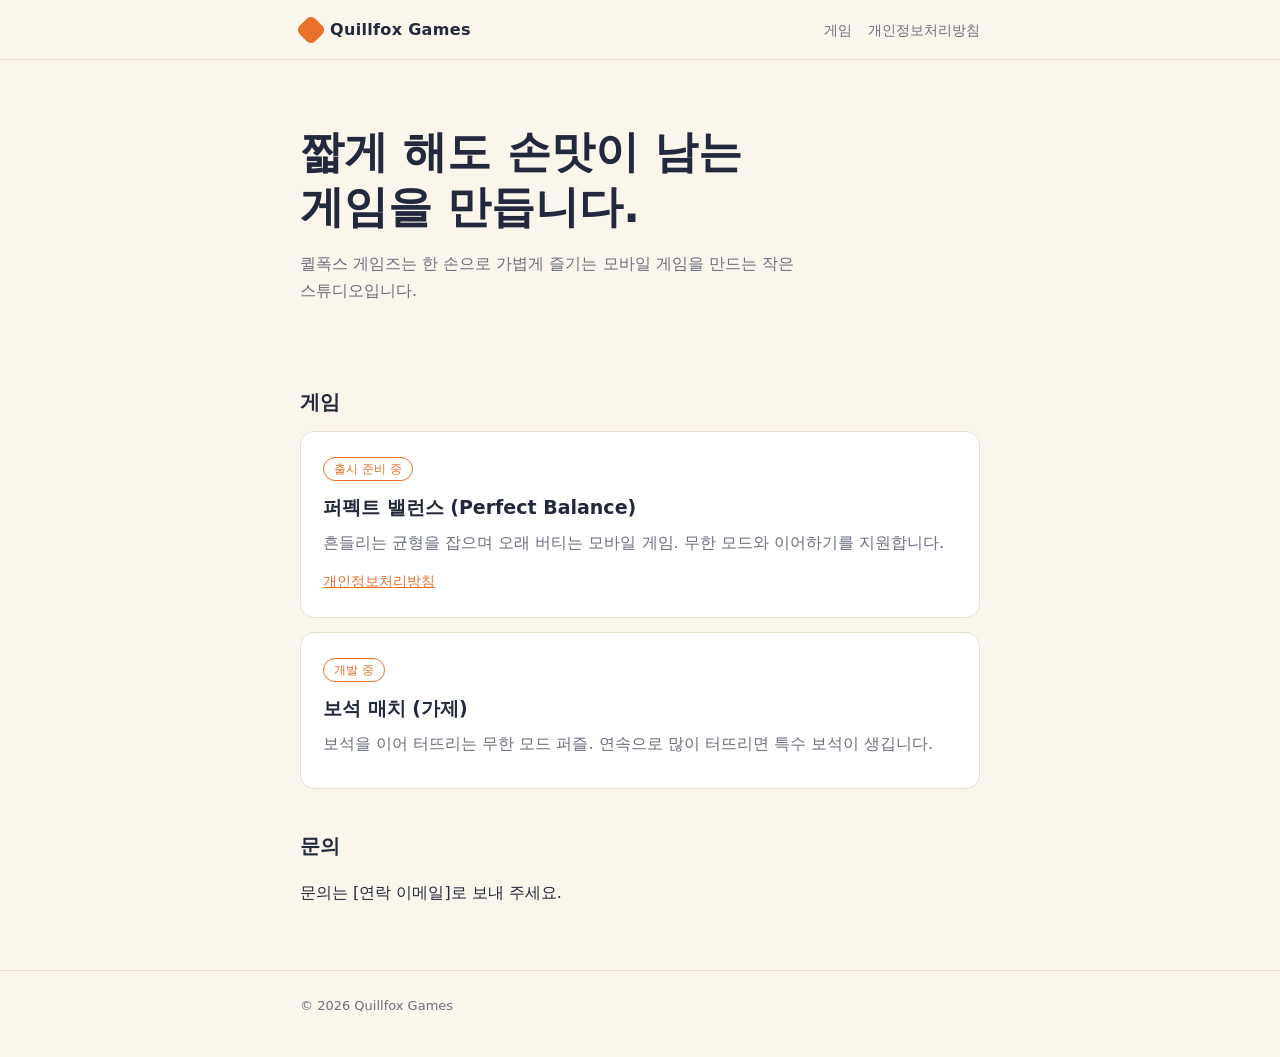
==== index.html @ acf286f2 "Create index.html" ====
<!doctype html>
<html lang="ko"><head><meta charset="utf-8"><meta name="viewport" content="width=device-width,initial-scale=1">
<title>퀼폭스 게임즈</title>
<meta name="description" content="퀼폭스 게임즈는 짧게 즐기는 모바일 게임을 만듭니다.">
<link rel="stylesheet" href="style.css"></head><body>
<header class="top"><div class="wrap"><a class="logo" href="./"><i></i>Quillfox Games</a><nav><a href="#games">게임</a><a href="privacy.html">개인정보처리방침</a></nav></div></header>
<main class="wrap">
<section class="hero"><h1>짧게 해도 손맛이 남는 게임을 만듭니다.</h1><p>퀼폭스 게임즈는 한 손으로 가볍게 즐기는 모바일 게임을 만드는 작은 스튜디오입니다.</p></section>
<section id="games"><h2>게임</h2>
<div class="grid">
<div class="card"><span class="tag">출시 준비 중</span><h3>퍼펙트 밸런스 (Perfect Balance)</h3><p>흔들리는 균형을 잡으며 오래 버티는 모바일 게임. 무한 모드와 이어하기를 지원합니다.</p><a class="btn" href="privacy.html">개인정보처리방침</a></div>
<div class="card"><span class="tag">개발 중</span><h3>보석 매치 (가제)</h3><p>보석을 이어 터뜨리는 무한 모드 퍼즐. 연속으로 많이 터뜨리면 특수 보석이 생깁니다.</p></div>
</div></section>
<section><h2>문의</h2><p>문의는 [연락 이메일]로 보내 주세요.</p></section>
</main>
<footer><div class="wrap">© 2026 Quillfox Games</div></footer>
</body></html>
---- style.css ----
:root{--bg:#FBF6EC;--card:#FFFFFF;--fg:#23293D;--muted:#6B6F80;--accent:#E8702A;--line:#E9E0CF;--soft:#F5ECDA}
@media (prefers-color-scheme:dark){:root{--bg:#161A28;--card:#1F2438;--fg:#F1EBDD;--muted:#9EA2B5;--accent:#F28C4B;--line:#2E3450;--soft:#242A42}}
*{box-sizing:border-box}
body{margin:0;background:var(--bg);color:var(--fg);font:16px/1.7 "Apple SD Gothic Neo","Malgun Gothic","Noto Sans KR",system-ui,sans-serif;-webkit-text-size-adjust:100%;word-break:keep-all}
a{color:var(--accent)}
.wrap{max-width:720px;margin:0 auto;padding:0 20px}
header.top{border-bottom:1px solid var(--line)}
header.top .wrap{display:flex;justify-content:space-between;align-items:center;padding-top:16px;padding-bottom:16px}
.logo{font-weight:700;letter-spacing:.02em;text-decoration:none;color:var(--fg);display:flex;align-items:center;gap:8px}
.logo i{width:22px;height:22px;border-radius:6px;background:var(--accent);display:inline-block;transform:rotate(45deg)}
nav a{margin-left:16px;text-decoration:none;color:var(--muted);font-size:14px}
nav a:hover{color:var(--fg)}
.hero{padding:64px 0 40px}
.hero h1{font-size:clamp(30px,7vw,44px);line-height:1.25;margin:0 0 16px;text-wrap:balance}
.hero p{color:var(--muted);margin:0;max-width:34em}
h2{font-size:20px;margin:40px 0 12px}
.card{background:var(--card);border:1px solid var(--line);border-radius:14px;padding:22px}
.tag{display:inline-block;font-size:12px;color:var(--accent);border:1px solid var(--accent);border-radius:99px;padding:1px 10px;margin-bottom:10px}
.card h3{margin:0 0 6px;font-size:19px}
.card p{margin:0 0 8px;color:var(--muted)}
.card a.btn{display:inline-block;margin-top:6px;font-size:14px}
.grid{display:grid;gap:14px}
footer{margin-top:64px;border-top:1px solid var(--line);padding:24px 0 40px;color:var(--muted);font-size:13px}
article h1{font-size:28px;margin:48px 0 8px}
article h2{margin-top:32px}
article li{margin:4px 0}
.note{background:var(--soft);border-radius:10px;padding:12px 16px;font-size:14px;color:var(--muted)}
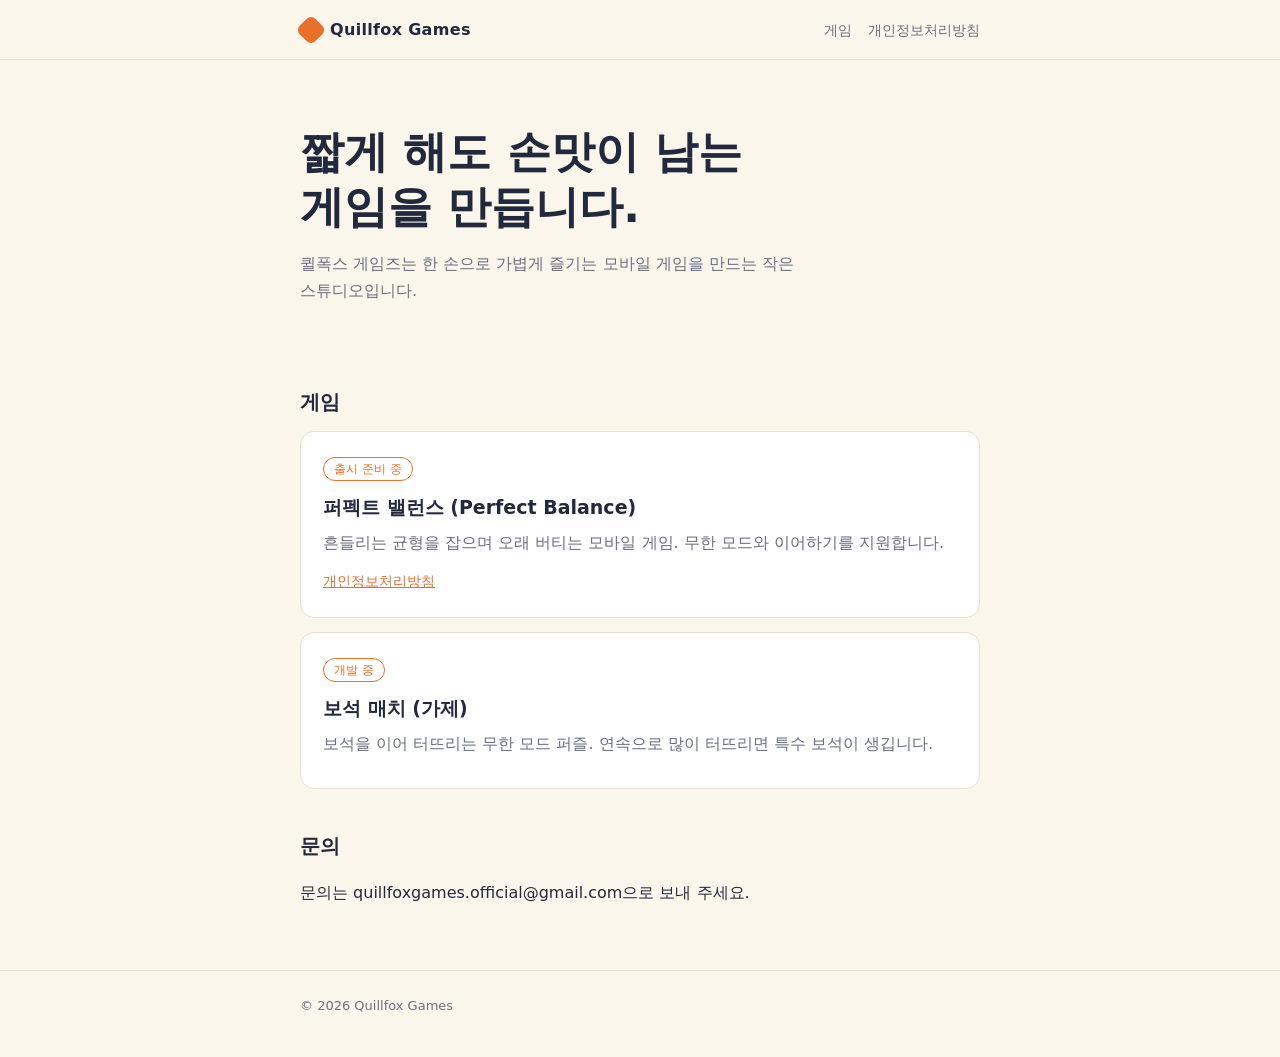
==== commit 464c71a4: "Update index.html" ====
--- a/index.html
+++ b/index.html
@@ -11,7 +11,7 @@
 <div class="card"><span class="tag">출시 준비 중</span><h3>퍼펙트 밸런스 (Perfect Balance)</h3><p>흔들리는 균형을 잡으며 오래 버티는 모바일 게임. 무한 모드와 이어하기를 지원합니다.</p><a class="btn" href="privacy.html">개인정보처리방침</a></div>
 <div class="card"><span class="tag">개발 중</span><h3>보석 매치 (가제)</h3><p>보석을 이어 터뜨리는 무한 모드 퍼즐. 연속으로 많이 터뜨리면 특수 보석이 생깁니다.</p></div>
 </div></section>
-<section><h2>문의</h2><p>문의는 [연락 이메일]로 보내 주세요.</p></section>
+<section><h2>문의</h2><p>문의는 quillfoxgames.official@gmail.com으로 보내 주세요.</p></section>
 </main>
 <footer><div class="wrap">© 2026 Quillfox Games</div></footer>
 </body></html>
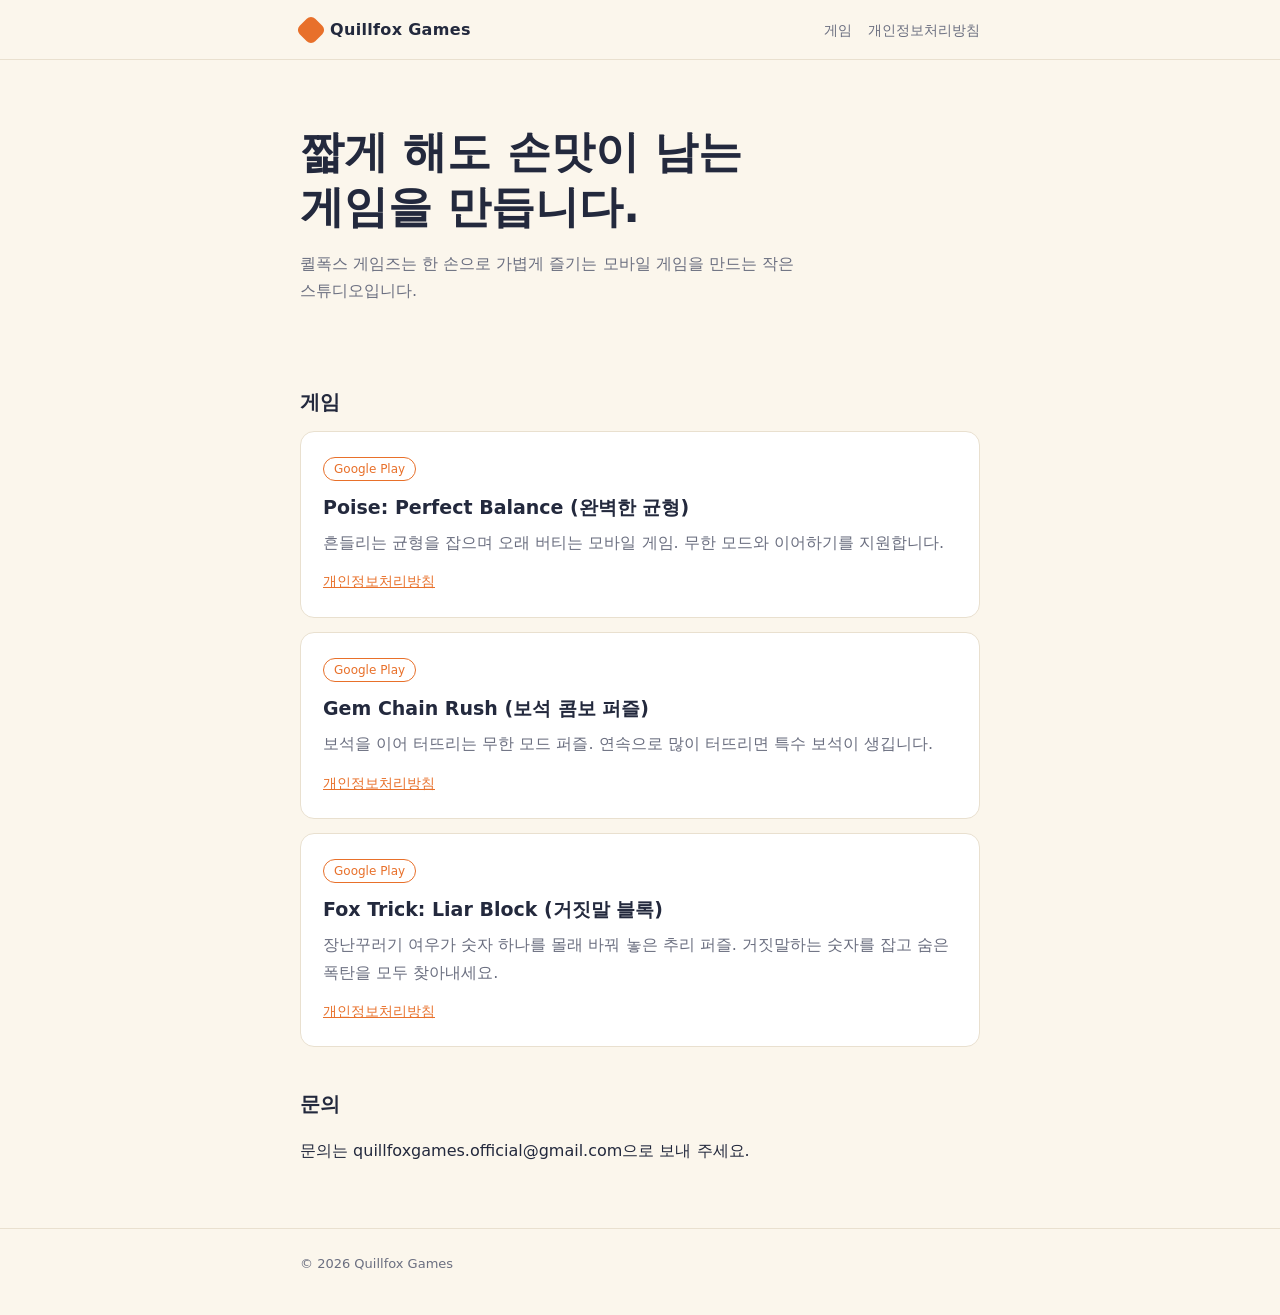
==== commit 9ec9d9a1: "홈페이지 게임 목록 업데이트: Gem Chain Rush, Fox Trick: Liar Block 추가" ====
--- a/index.html
+++ b/index.html
@@ -8,8 +8,9 @@
 <section class="hero"><h1>짧게 해도 손맛이 남는 게임을 만듭니다.</h1><p>퀼폭스 게임즈는 한 손으로 가볍게 즐기는 모바일 게임을 만드는 작은 스튜디오입니다.</p></section>
 <section id="games"><h2>게임</h2>
 <div class="grid">
-<div class="card"><span class="tag">출시 준비 중</span><h3>퍼펙트 밸런스 (Perfect Balance)</h3><p>흔들리는 균형을 잡으며 오래 버티는 모바일 게임. 무한 모드와 이어하기를 지원합니다.</p><a class="btn" href="privacy.html">개인정보처리방침</a></div>
-<div class="card"><span class="tag">개발 중</span><h3>보석 매치 (가제)</h3><p>보석을 이어 터뜨리는 무한 모드 퍼즐. 연속으로 많이 터뜨리면 특수 보석이 생깁니다.</p></div>
+<div class="card"><span class="tag">Google Play</span><h3>Poise: Perfect Balance (완벽한 균형)</h3><p>흔들리는 균형을 잡으며 오래 버티는 모바일 게임. 무한 모드와 이어하기를 지원합니다.</p><a class="btn" href="privacy.html">개인정보처리방침</a></div>
+<div class="card"><span class="tag">Google Play</span><h3>Gem Chain Rush (보석 콤보 퍼즐)</h3><p>보석을 이어 터뜨리는 무한 모드 퍼즐. 연속으로 많이 터뜨리면 특수 보석이 생깁니다.</p><a class="btn" href="privacy.html">개인정보처리방침</a></div>
+<div class="card"><span class="tag">Google Play</span><h3>Fox Trick: Liar Block (거짓말 블록)</h3><p>장난꾸러기 여우가 숫자 하나를 몰래 바꿔 놓은 추리 퍼즐. 거짓말하는 숫자를 잡고 숨은 폭탄을 모두 찾아내세요.</p><a class="btn" href="privacy.html">개인정보처리방침</a></div>
 </div></section>
 <section><h2>문의</h2><p>문의는 quillfoxgames.official@gmail.com으로 보내 주세요.</p></section>
 </main>
